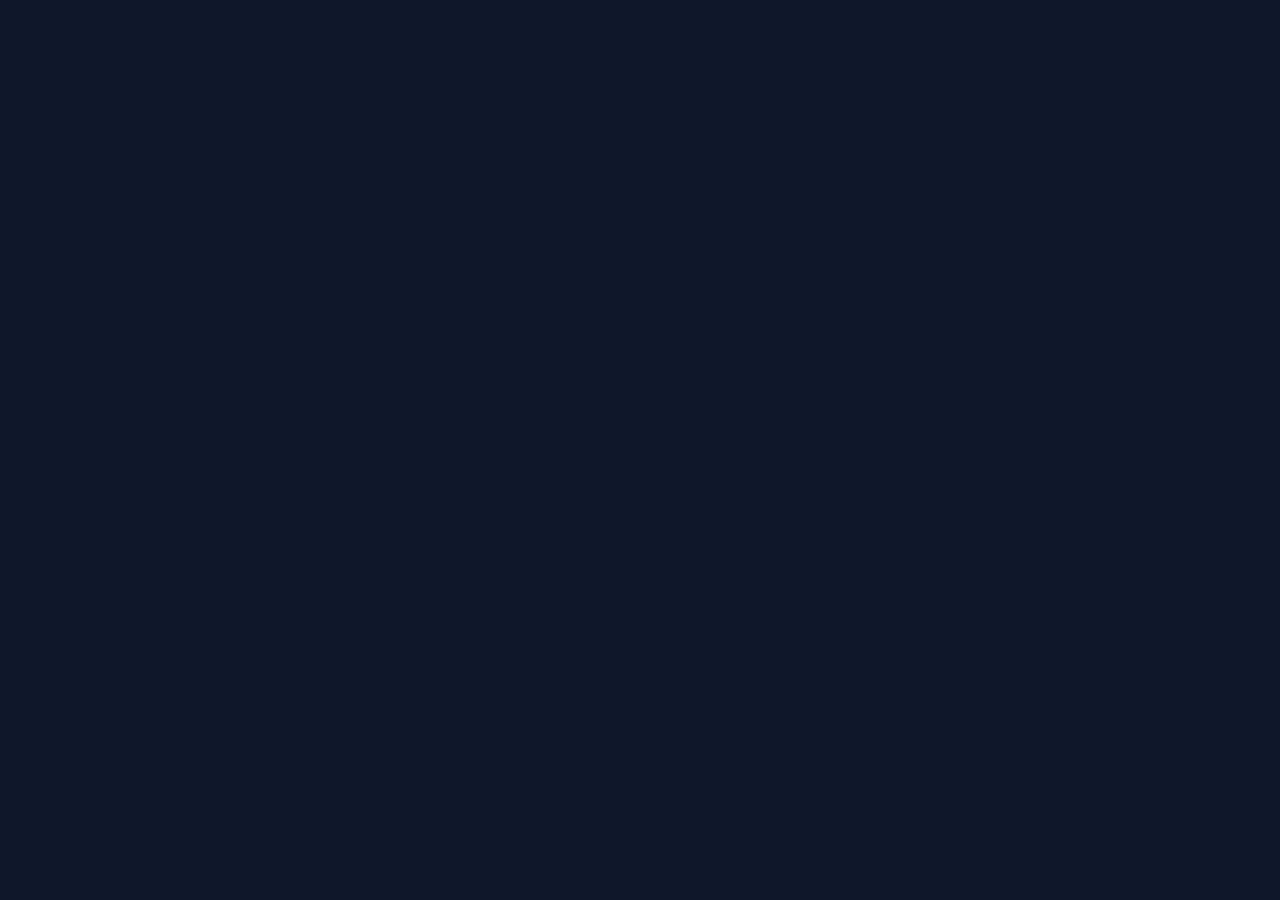
==== index.html @ 7047a581 "feat: add missing files" ====
<!doctype html>
<html lang="pl">
<head>
  <meta charset="utf-8">
  <meta name="viewport" content="width=device-width, initial-scale=1">
  <title></title>
  <link rel="stylesheet" href="styles.css">
</head>
<body>

</body>
</html>
---- styles.css ----
:root {
  --page: #0f172a;
  --surface: #172033;
  --text: #e5edf7;
  --muted: #a8b3c7;
  --accent: #5eead4;
  --line: #334155;
}

* { box-sizing: border-box; }

body {
  margin: 0;
  color: var(--text);
  background: var(--page);
  font-family: system-ui, sans-serif;
  line-height: 1.6;
}

header, main, footer {
  width: min(100% - 32px, 960px);
  margin-inline: auto;
}

a { color: var(--accent); }

a:focus-visible {
  outline: 3px solid var(--accent);
  outline-offset: 3px;
}

.info-note {
  padding: 16px;
  border-left: 4px solid var(--accent);
  border-radius: 0 8px 8px 0;
  background: var(--surface);
}

.topic-list {
  display: grid;
  gap: 12px;
  padding: 0;
  list-style: none;
}

.topic-list li {
  padding: 14px 16px;
  border: 1px solid var(--line);
  border-radius: 8px;
  background: var(--surface);
}

.table-scroll { overflow-x: auto; }

.command-table {
  width: 100%;
  border-collapse: collapse;
  background: var(--surface);
}

.command-table caption {
  margin-bottom: 8px;
  text-align: left;
  font-weight: 700;
}

.command-table th,
.command-table td {
  padding: 12px 16px;
  border-bottom: 1px solid var(--line);
  text-align: left;
}

.command-table th { color: var(--accent); }
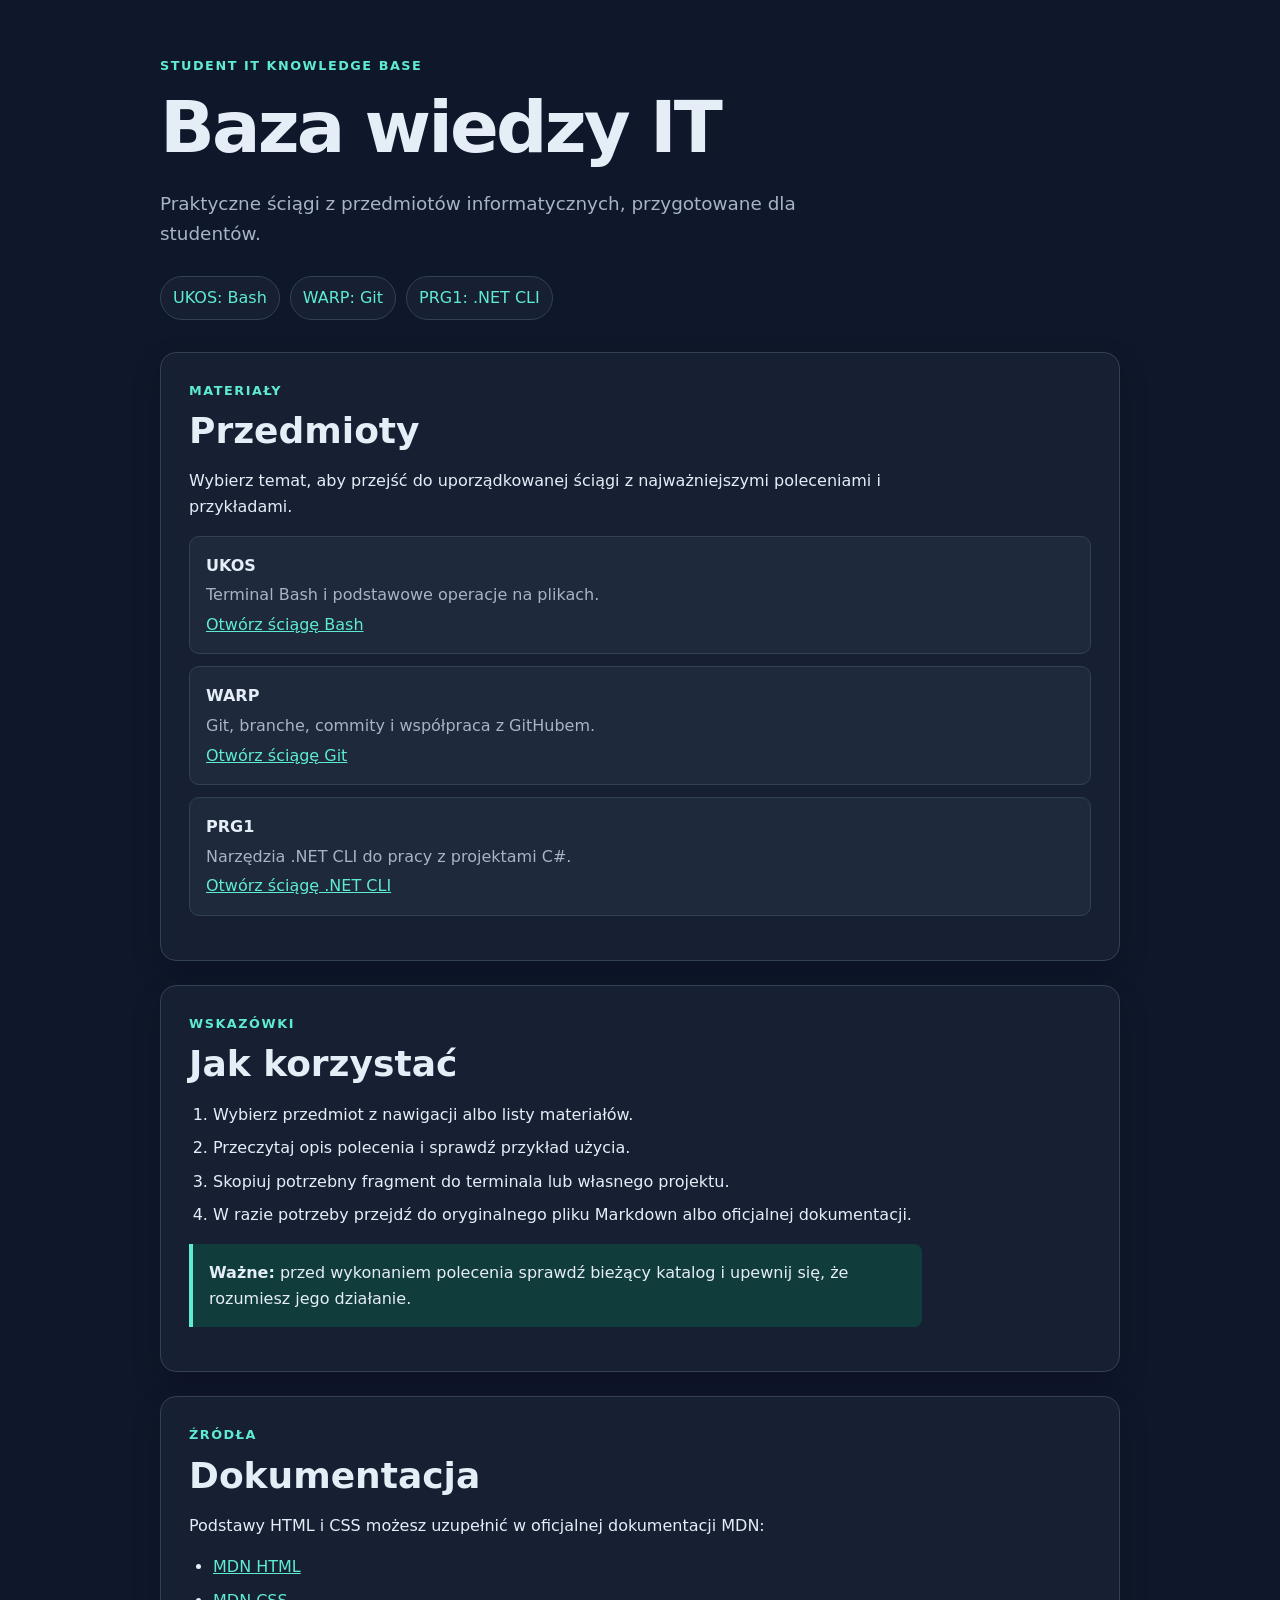
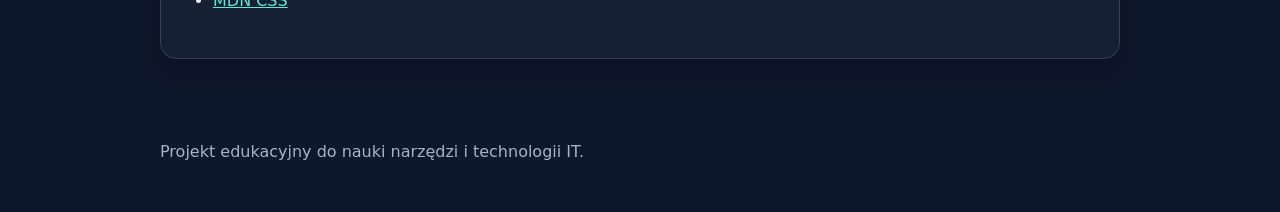
==== commit c1399a08: "feat: complete HTML and CSS knowledge base" ====
--- a/index.html
+++ b/index.html
@@ -3,10 +3,72 @@
 <head>
   <meta charset="utf-8">
   <meta name="viewport" content="width=device-width, initial-scale=1">
-  <title></title>
+  <title>Student IT Knowledge Base</title>
   <link rel="stylesheet" href="styles.css">
 </head>
 <body>
+  <header class="site-header">
+    <p class="eyebrow">student it knowledge base</p>
+    <h1>Baza wiedzy IT</h1>
+    <p class="lead">Praktyczne ściągi z przedmiotów informatycznych, przygotowane dla studentów.</p>
 
+    <nav class="site-nav" aria-label="Główna nawigacja">
+      <a href="pages/bash.html">UKOS: Bash</a>
+      <a href="pages/git.html">WARP: Git</a>
+      <a href="pages/dotnet-cli.html">PRG1: .NET CLI</a>
+    </nav>
+  </header>
+
+  <main>
+    <section class="intro-section" aria-labelledby="subjects-heading">
+      <p class="section-label">materiały</p>
+      <h2 id="subjects-heading">Przedmioty</h2>
+      <p>Wybierz temat, aby przejść do uporządkowanej ściągi z najważniejszymi poleceniami i przykładami.</p>
+
+      <ul class="topic-list">
+        <li>
+          <strong>UKOS</strong>
+          <span>Terminal Bash i podstawowe operacje na plikach.</span>
+          <a href="pages/bash.html">Otwórz ściągę Bash</a>
+        </li>
+        <li>
+          <strong>WARP</strong>
+          <span>Git, branche, commity i współpraca z GitHubem.</span>
+          <a href="pages/git.html">Otwórz ściągę Git</a>
+        </li>
+        <li>
+          <strong>PRG1</strong>
+          <span>Narzędzia .NET CLI do pracy z projektami C#.</span>
+          <a href="pages/dotnet-cli.html">Otwórz ściągę .NET CLI</a>
+        </li>
+      </ul>
+    </section>
+
+    <section class="content-section" aria-labelledby="usage-heading">
+      <p class="section-label">wskazówki</p>
+      <h2 id="usage-heading">Jak korzystać</h2>
+      <ol class="steps-list">
+        <li>Wybierz przedmiot z nawigacji albo listy materiałów.</li>
+        <li>Przeczytaj opis polecenia i sprawdź przykład użycia.</li>
+        <li>Skopiuj potrzebny fragment do terminala lub własnego projektu.</li>
+        <li>W razie potrzeby przejdź do oryginalnego pliku Markdown albo oficjalnej dokumentacji.</li>
+      </ol>
+      <p class="info-note"><strong>Ważne:</strong> przed wykonaniem polecenia sprawdź bieżący katalog i upewnij się, że rozumiesz jego działanie.</p>
+    </section>
+
+    <section class="content-section" aria-labelledby="docs-heading">
+      <p class="section-label">źródła</p>
+      <h2 id="docs-heading">Dokumentacja</h2>
+      <p>Podstawy HTML i CSS możesz uzupełnić w oficjalnej dokumentacji MDN:</p>
+      <ul class="resource-list">
+        <li><a href="https://developer.mozilla.org/en-US/docs/Web/HTML" target="_blank" rel="noopener noreferrer">MDN HTML</a></li>
+        <li><a href="https://developer.mozilla.org/en-US/docs/Web/CSS" target="_blank" rel="noopener noreferrer">MDN CSS</a></li>
+      </ul>
+    </section>
+  </main>
+
+  <footer class="site-footer">
+    <p>Projekt edukacyjny do nauki narzędzi i technologii IT.</p>
+  </footer>
 </body>
-</html>+</html>
--- a/styles.css
+++ b/styles.css
@@ -1,65 +1,206 @@
 :root {
   --page: #0f172a;
   --surface: #172033;
+  --surface-raised: #1e293b;
   --text: #e5edf7;
   --muted: #a8b3c7;
   --accent: #5eead4;
+  --accent-soft: #113c3c;
   --line: #334155;
-}
-
-* { box-sizing: border-box; }
+  --shadow: 0 12px 30px rgb(2 6 23 / 0.2);
+}
+
+* {
+  box-sizing: border-box;
+}
+
+html {
+  scroll-behavior: smooth;
+}
 
 body {
+  min-width: 320px;
   margin: 0;
   color: var(--text);
   background: var(--page);
-  font-family: system-ui, sans-serif;
+  font-family: system-ui, -apple-system, BlinkMacSystemFont, "Segoe UI", sans-serif;
   line-height: 1.6;
 }
 
-header, main, footer {
+header,
+main,
+footer {
   width: min(100% - 32px, 960px);
   margin-inline: auto;
 }
 
-a { color: var(--accent); }
+.site-header {
+  padding: 56px 0 32px;
+}
+
+.page-header {
+  padding-bottom: 24px;
+}
+
+.eyebrow,
+.section-label {
+  margin: 0 0 8px;
+  color: var(--accent);
+  font-size: 0.8rem;
+  font-weight: 700;
+  letter-spacing: 0.12em;
+  text-transform: uppercase;
+}
+
+h1,
+h2,
+h3 {
+  margin-top: 0;
+  line-height: 1.2;
+}
+
+h1 {
+  max-width: 760px;
+  margin-bottom: 16px;
+  font-size: clamp(2.2rem, 7vw, 4.5rem);
+  letter-spacing: -0.04em;
+}
+
+h2 {
+  margin-bottom: 12px;
+  font-size: clamp(1.6rem, 3vw, 2.25rem);
+}
+
+h3 {
+  margin-top: 32px;
+  margin-bottom: 12px;
+  font-size: 1.2rem;
+}
+
+p {
+  max-width: 72ch;
+}
+
+.lead {
+  max-width: 62ch;
+  margin-bottom: 28px;
+  color: var(--muted);
+  font-size: 1.15rem;
+}
+
+a {
+  color: var(--accent);
+}
+
+a:hover {
+  color: #ccfbf1;
+}
 
 a:focus-visible {
   outline: 3px solid var(--accent);
   outline-offset: 3px;
+}
+
+.site-nav {
+  display: flex;
+  flex-wrap: wrap;
+  gap: 10px;
+  align-items: center;
+}
+
+.site-nav a {
+  display: inline-block;
+  padding: 8px 12px;
+  border: 1px solid var(--line);
+  border-radius: 999px;
+  background: var(--surface);
+  text-decoration: none;
+}
+
+.site-nav a:hover,
+.site-nav a[aria-current="page"] {
+  border-color: var(--accent);
+  background: var(--accent-soft);
+}
+
+main {
+  padding-bottom: 32px;
+}
+
+.intro-section,
+.content-section {
+  margin-bottom: 24px;
+  padding: 28px;
+  border: 1px solid var(--line);
+  border-radius: 16px;
+  background: var(--surface);
+  box-shadow: var(--shadow);
+}
+
+.topic-list,
+.resource-list,
+.steps-list {
+  padding-left: 24px;
+}
+
+.topic-list {
+  display: grid;
+  gap: 12px;
+  padding-left: 0;
+  list-style: none;
+}
+
+.topic-list li {
+  display: grid;
+  gap: 4px;
+  padding: 16px;
+  border: 1px solid var(--line);
+  border-radius: 10px;
+  background: var(--surface-raised);
+}
+
+.topic-list span {
+  color: var(--muted);
+}
+
+.compact-list {
+  padding-left: 24px;
+  list-style: disc;
+}
+
+.compact-list li {
+  display: list-item;
+  padding: 0;
+  border: 0;
+  background: transparent;
+}
+
+.steps-list li + li,
+.resource-list li + li {
+  margin-top: 8px;
 }
 
 .info-note {
   padding: 16px;
   border-left: 4px solid var(--accent);
   border-radius: 0 8px 8px 0;
-  background: var(--surface);
-}
-
-.topic-list {
-  display: grid;
-  gap: 12px;
-  padding: 0;
-  list-style: none;
-}
-
-.topic-list li {
-  padding: 14px 16px;
-  border: 1px solid var(--line);
-  border-radius: 8px;
-  background: var(--surface);
-}
-
-.table-scroll { overflow-x: auto; }
+  background: var(--accent-soft);
+}
+
+.table-scroll {
+  overflow-x: auto;
+}
 
 .command-table {
   width: 100%;
+  min-width: 680px;
   border-collapse: collapse;
-  background: var(--surface);
+  background: var(--surface-raised);
 }
 
 .command-table caption {
   margin-bottom: 8px;
+  color: var(--text);
   text-align: left;
   font-weight: 700;
 }
@@ -69,6 +210,66 @@
   padding: 12px 16px;
   border-bottom: 1px solid var(--line);
   text-align: left;
-}
-
-.command-table th { color: var(--accent); }+  vertical-align: top;
+}
+
+.command-table th {
+  color: var(--accent);
+}
+
+code {
+  padding: 0.15em 0.35em;
+  border-radius: 4px;
+  background: rgb(2 6 23 / 0.45);
+  font-family: "SFMono-Regular", Consolas, "Liberation Mono", monospace;
+  font-size: 0.92em;
+}
+
+pre {
+  overflow-x: auto;
+  margin: 0;
+  padding: 20px;
+  border: 1px solid var(--line);
+  border-radius: 10px;
+  background: #020617;
+}
+
+pre code {
+  padding: 0;
+  background: transparent;
+}
+
+.link-section {
+  margin-bottom: 0;
+}
+
+.site-footer {
+  padding: 24px 0 48px;
+  color: var(--muted);
+}
+
+.site-footer p {
+  margin: 0;
+}
+
+@media (max-width: 600px) {
+  header,
+  main,
+  footer {
+    width: min(100% - 24px, 960px);
+  }
+
+  .site-header {
+    padding-top: 36px;
+  }
+
+  .intro-section,
+  .content-section {
+    padding: 20px;
+    border-radius: 12px;
+  }
+
+  .site-nav a {
+    padding: 7px 10px;
+  }
+}
